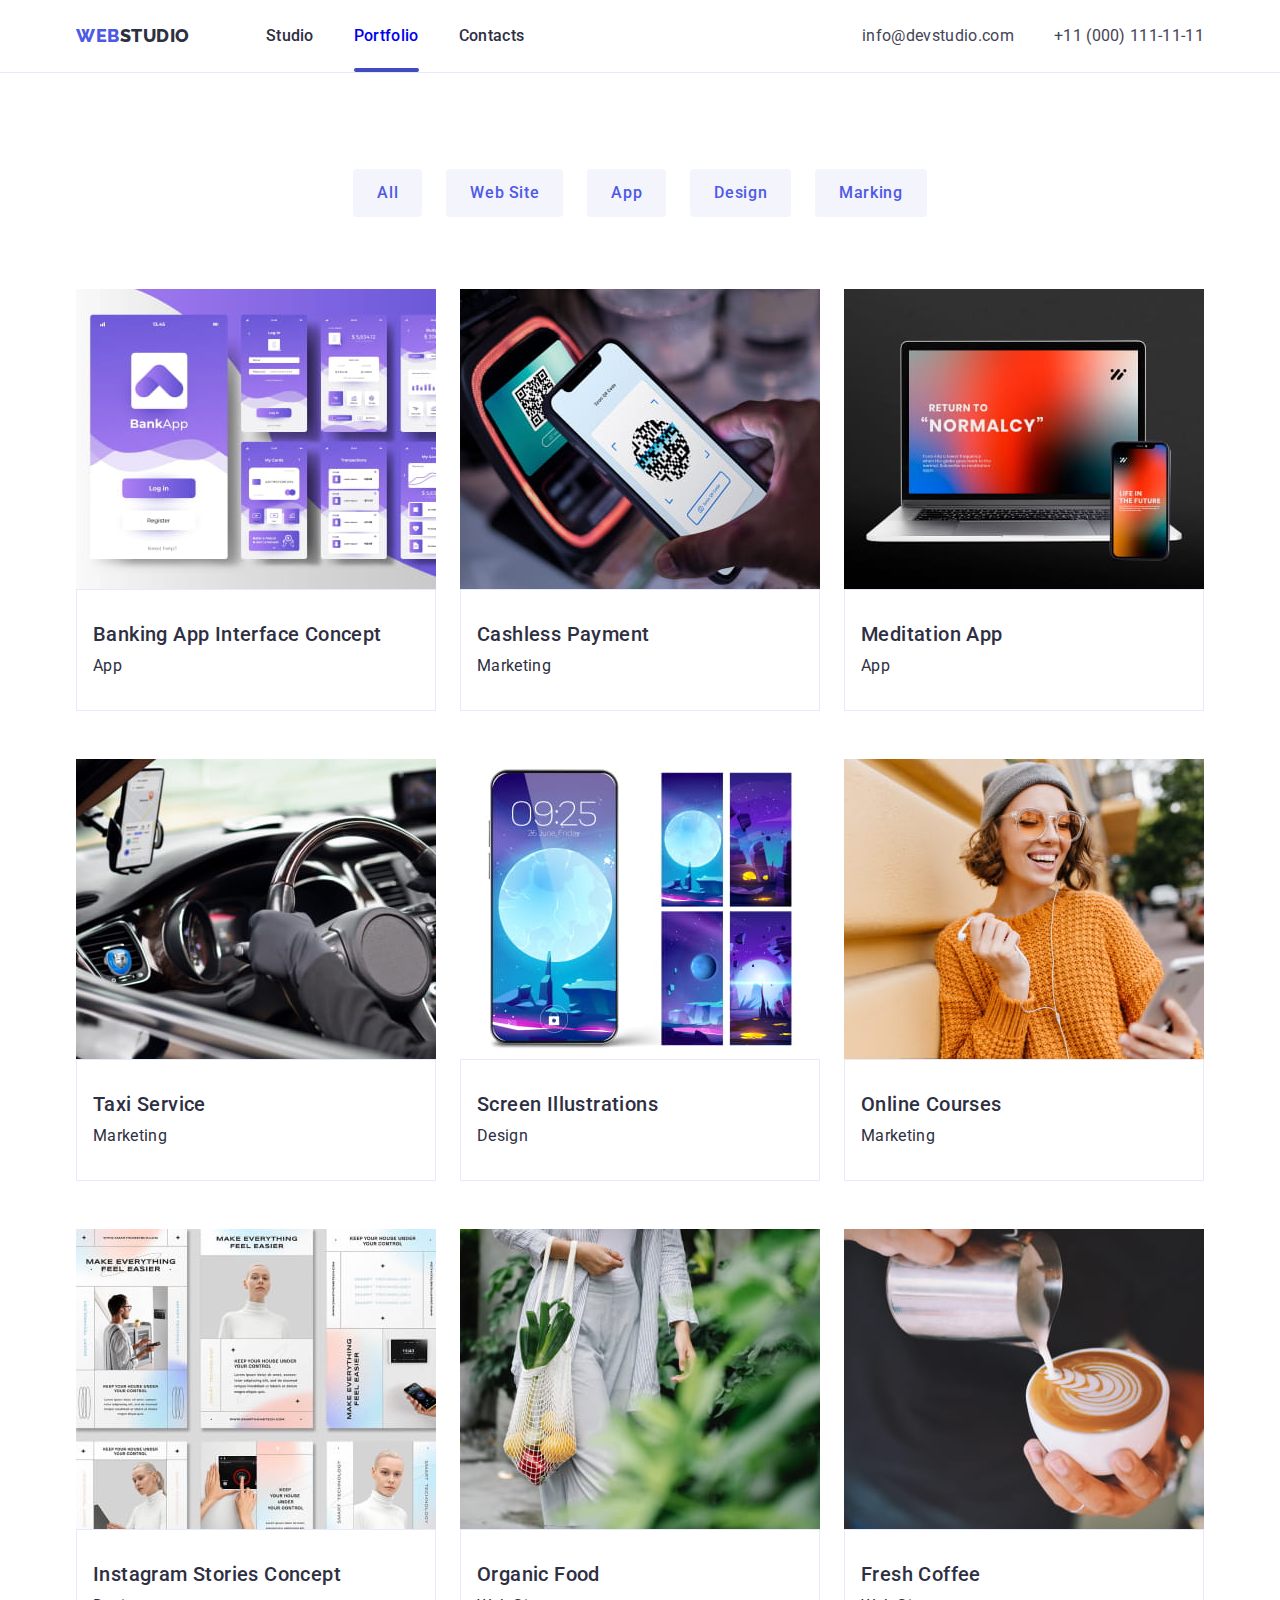
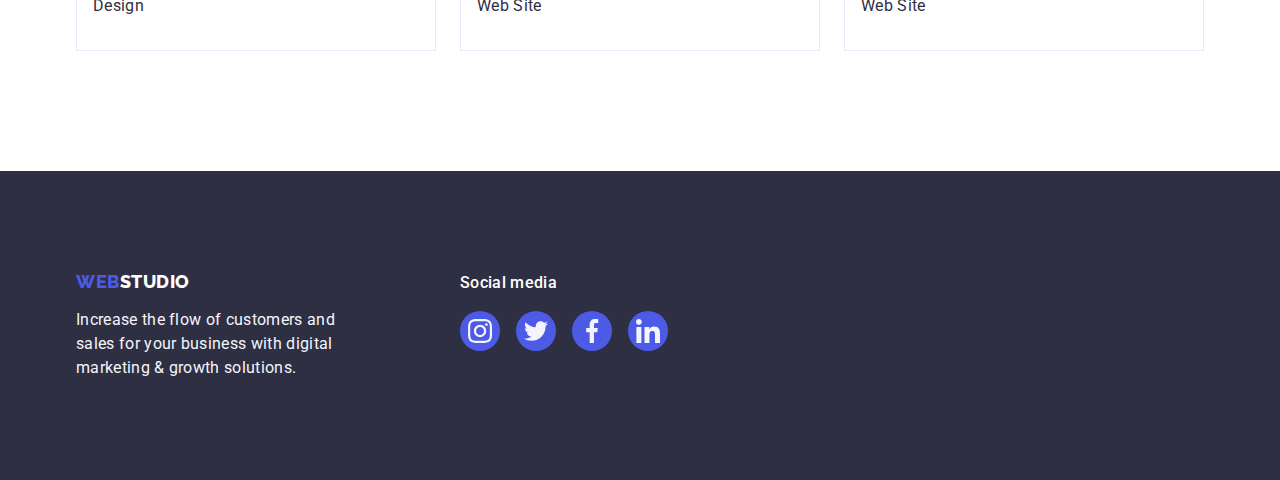
==== portfolio.html @ 067d9eaf "Initial commit" ====
<!DOCTYPE html>
<html lang="en">
  <head>
    <meta charset="UTF-8" />
    <meta name="viewport" content="width=device-width, initial-scale=1.0" />
    <title>Document</title>
    <link
      href="
https://cdn.jsdelivr.net/npm/modern-normalize@2.0.0/modern-normalize.min.css
"
      rel="stylesheet"
    />
    <link
      href="https://fonts.googleapis.com/css2?family=Raleway:wght@800&family=Roboto:wght@400;500;700;900&display=swap"
      rel="stylesheet"
    />
    <link href="css/styles.css" rel="stylesheet" />
  </head>
  <body>
    <header>
      <div class="container header-wrapper">
        <nav class="header-navigation">
          <a class="logo" href="./index.html"
            >WEB<span style="color: #2e2f42">STUDIO</span></a
          >
          <ul class="menu-link">
            <li><a class="menu-link-items" href="./index.html">Studio</a></li>
            <li>
              <a class="menu-link-items-current" href="./portfolio.html"
                >Portfolio</a
              >
            </li>
            <li><a class="menu-link-items" href="#">Contacts</a></li>
          </ul>
        </nav>
        <address>
          <ul class="address-link">
            <li>
              <a class="address-link-items" href="mailto:info@devstudio.com"
                >info@devstudio.com</a
              >
            </li>
            <li>
              <a class="address-link-items" href="tel:+110001111111"
                >+11 (000) 111-11-11</a
              >
            </li>
          </ul>
        </address>
      </div>
    </header>
    <main>
      <section class="section-portfolio-wrapper">
        <div class="container">
          <h1 class="heading-hidden"></h1>
          <ul class="button-container">
            <li><button class="button-portfolio" type="button">All</button></li>
            <li>
              <button class="button-portfolio" type="button">Web Site</button>
            </li>
            <li><button class="button-portfolio" type="button">App</button></li>
            <li>
              <button class="button-portfolio" type="button">Design</button>
            </li>
            <li>
              <button class="button-portfolio" type="button">Marking</button>
            </li>
          </ul>
          <ul class="portfolio-image">
            <li>
              <div class="portfolio-image-wrapper">
                <img
                  src="images/portfolio/img1.jpg"
                  alt="several screenshots showing the appearance of the application"
                  width="360"
                  height="300"
                />
                <div class="portfolio-card-description">
                  14 Stylish and User-Friendly App Design Concepts · Task
                  Manager App · Calorie Tracker App · Exotic Fruit Ecommerce App
                  · Cloud Storage App
                </div>
              </div>
              <div class="portfolio-image-card">
                <h2 class="main-portfolio-text">
                  Banking App Interface Concept
                </h2>
                <p class="main-portfolio-text-secondary">App</p>
              </div>
            </li>
            <li class="portfolio-image-items">
              <div class="portfolio-image-wrapper">
                <img
                  src="images/portfolio/img2.jpg"
                  alt="cashless phone payment"
                  width="360"
                  height="300"
                />
                <div class="portfolio-card-description">
                  14 Stylish and User-Friendly App Design Concepts · Task
                  Manager App · Calorie Tracker App · Exotic Fruit Ecommerce App
                  · Cloud Storage App
                </div>
              </div>
              <div class="portfolio-image-card">
                <h2 class="main-portfolio-text">Cashless Payment</h2>
                <p class="main-portfolio-text-secondary">Marketing</p>
              </div>
            </li>
            <li class="portfolio-image-items">
              <div class="portfolio-image-wrapper">
                <img
                  src="images/portfolio/img3.jpg"
                  alt="laptop screen and phone screen showing meditation application"
                  width="360"
                  height="300"
                />
                <div class="portfolio-card-description">
                  14 Stylish and User-Friendly App Design Concepts · Task
                  Manager App · Calorie Tracker App · Exotic Fruit Ecommerce App
                  · Cloud Storage App
                </div>
              </div>
              <div class="portfolio-image-card">
                <h2 class="main-portfolio-text">Meditation App</h2>
                <p class="main-portfolio-text-secondary">App</p>
              </div>
            </li>
            <li class="portfolio-image-items">
              <div class="portfolio-image-wrapper">
                <img
                  src="images/portfolio/img4.jpg"
                  alt="driver's hand on the steering wheel and phone running taxi app"
                  width="360"
                  height="300"
                />
                <div class="portfolio-card-description">
                  14 Stylish and User-Friendly App Design Concepts · Task
                  Manager App · Calorie Tracker App · Exotic Fruit Ecommerce App
                  · Cloud Storage App
                </div>
              </div>
              <div class="portfolio-image-card">
                <h2 class="main-portfolio-text">Taxi Service</h2>
                <p class="main-portfolio-text-secondary">Marketing</p>
              </div>
            </li>
            <li class="portfolio-image-items">
              <div class="portfolio-image-wrapper">
                <img
                  src="images/portfolio/img5.jpg"
                  alt="a phone with an illustration of the moon and next to it some pictures referring to the screen illustration"
                  width="360"
                  height="300"
                />
                <div class="portfolio-card-description">
                  14 Stylish and User-Friendly App Design Concepts · Task
                  Manager App · Calorie Tracker App · Exotic Fruit Ecommerce App
                  · Cloud Storage App
                </div>
              </div>
              <div class="portfolio-image-card">
                <h2 class="main-portfolio-text">Screen Illustrations</h2>
                <p class="main-portfolio-text-secondary">Design</p>
              </div>
            </li>
            <li class="portfolio-image-items">
              <div class="portfolio-image-wrapper">
                <img
                  src="images/portfolio/img6.jpg"
                  alt="happy girl using headphones looking at phone screen"
                  width="360"
                  height="300"
                />
                <div class="portfolio-card-description">
                  14 Stylish and User-Friendly App Design Concepts · Task
                  Manager App · Calorie Tracker App · Exotic Fruit Ecommerce App
                  · Cloud Storage App
                </div>
              </div>
              <div class="portfolio-image-card">
                <h2 class="main-portfolio-text">Online Courses</h2>
                <p class="main-portfolio-text-secondary">Marketing</p>
              </div>
            </li>
            <li class="portfolio-image-items">
              <div class="portfolio-image-wrapper">
                <img
                  src="images/portfolio/img7.jpg"
                  alt="several pages of stories on instagram"
                  width="360"
                  height="300"
                />
                <div class="portfolio-card-description">
                  14 Stylish and User-Friendly App Design Concepts · Task
                  Manager App · Calorie Tracker App · Exotic Fruit Ecommerce App
                  · Cloud Storage App
                </div>
              </div>
              <div class="portfolio-image-card">
                <h2 class="main-portfolio-text">Instagram Stories Concept</h2>
                <p class="main-portfolio-text-secondary">Design</p>
              </div>
            </li>
            <li class="portfolio-image-items">
              <div class="portfolio-image-wrapper">
                <img
                  src="images/portfolio/img8.jpg"
                  alt="woman carrying a bag of vegetables"
                  width="360"
                  height="300"
                />
                <div class="portfolio-card-description">
                  14 Stylish and User-Friendly App Design Concepts · Task
                  Manager App · Calorie Tracker App · Exotic Fruit Ecommerce App
                  · Cloud Storage App
                </div>
              </div>
              <div class="portfolio-image-card">
                <h2 class="main-portfolio-text">Organic Food</h2>
                <p class="main-portfolio-text-secondary">Web Site</p>
              </div>
            </li>
            <li class="portfolio-image-items">
              <div class="portfolio-image-wrapper">
                <img
                  src="images/portfolio/img9.jpg"
                  alt="man's hands creating a pattern of milk on coffee"
                  width="360"
                  height="300"
                />
                <div class="portfolio-card-description">
                  14 Stylish and User-Friendly App Design Concepts · Task
                  Manager App · Calorie Tracker App · Exotic Fruit Ecommerce App
                  · Cloud Storage App
                </div>
              </div>
              <div class="portfolio-image-card">
                <h2 class="main-portfolio-text">Fresh Coffee</h2>
                <p class="main-portfolio-text-secondary">Web Site</p>
              </div>
            </li>
          </ul>
        </div>
      </section>
    </main>
    <footer class="footer-wrapper">
      <div class="container footer-adjust">
        <div>
          <a class="logo-footer" href="./index.html"
            >WEB<span style="color: #fff">STUDIO</span></a
          >
          <p class="footer-text">
            Increase the flow of customers and sales for your business with
            digital marketing & growth solutions.
          </p>
        </div>
        <div class="footer-media">
          <h3 class="footer-media-text">Social media</h3>
          <ul class="footer-media-icons">
            <li>
              <a class="icon-media-round-footer" href="#0"
                ><svg class="footer-media-items">
                  <use href="./images/icons.svg#icon-instagram-2"></use></svg
              ></a>
            </li>
            <li>
              <a class="icon-media-round-footer" href="#0">
                <svg class="footer-media-items">
                  <use href="./images/icons.svg#icon-twitter-1"></use>
                </svg>
              </a>
            </li>
            <li>
              <a class="icon-media-round-footer" href="#0">
                <svg class="footer-media-items">
                  <use href="./images/icons.svg#icon-facebook-1"></use>
                </svg>
              </a>
            </li>
            <li>
              <a class="icon-media-round-footer" href="#0">
                <svg class="footer-media-items">
                  <use href="./images/icons.svg#icon-linkedin-1"></use>
                </svg>
              </a>
            </li>
          </ul>
        </div>
      </div>
    </footer>
  </body>
</html>
---- css/styles.css ----
items* {
  padding: 0;
  margin: 0;
}

h1,
h2,
h3,
h4,
h5,
h6,
p {
  margin: 0;
}

img {
  display: block;
  max-width: 100%;
  height: auto;
}

button {
  cursor: pointer;
  border: none;
  border-radius: 4px;
  transition: 250ms;
  transition-timing-function: var(--tr-function);
}

ul,
ol {
  list-style: none;
  margin: 0;
  padding-left: 0;
}
a {
  text-decoration: none;
  transition: 250ms;
  transition-timing-function: var(--tr-function);
}

a:hover {
  color: var(--pressed-state, #404bbf);
}

a:focus {
  color: var(--pressed-state, #404bbf);
}

:root {
  --primary-brand: #4d5ae5;
  --pressed-state: #404bbf;
  --dark: #2e2f42;
  --success: #31d0aa;
  --text: #434455;
  --subtle-text: #8e8f99;
  --accent: #e7e9fc;
  --light: #f4f4fd;
  --modal-overlay: #2e2f42;
  --hero-background: rgba(46, 47, 66, 0.7);
  --white-background: #fff;
  --modal-background: #fcfcfc;
  --tr-function: cubic-bezier(0.4, 0, 0.2, 1);
}

.container {
  max-width: 1158px;
  margin: 0 auto;
  padding: 0 15px;
}

header {
  border-bottom: 1px solid #e7e9fc;
}

address {
  margin-left: auto;
}

.header-wrapper {
  display: flex;
  align-items: center;
}

.header-wrapper > .header-navigation {
  display: flex;
  align-items: center;
}

body {
  font-family: "Roboto", sans-serif;
  color: var(--dark, #2e2f42);
  background-color: var(--white-background, #fff);
}

.link {
  cursor: pointer;
  transition: 250ms;
  transition-timing-function: var(--tr-function);
}

ul {
  list-style: none;
}

.main-order-service {
  background-image: linear-gradient(
      var(--hero-background, rgba(46, 47, 66, 0.7)),
      var(--hero-background, rgba(46, 47, 66, 0.7))
    ),
    url(../images/people-office.jpg);
  background-color: var(--dark, #2e2f42);
  background-size: cover;
  background-repeat: no-repeat;
  text-align: center;
  padding: 188px 0;
  max-width: 1440px;
  height: 600px;
  margin: 0 auto;
}

.main-order-service-text {
  color: var(--white-background, #fff);
  font-size: 56px;
  font-weight: 700;
  line-height: 1.07;
  letter-spacing: 1.12px;
  max-width: 496px;
  text-align: center;
  margin: 0 auto;
  margin-bottom: 48px;
}

.button-main {
  display: block;
  margin: 0 auto;
  min-width: 169px;
  height: 56px;
  color: var(--white-background, #fff);
  background-color: var(--primary-brand, #4d5ae5);
  font-family: Roboto;
  font-size: 16px;
  font-weight: 500;
  line-height: 1.5;
  letter-spacing: 0.64px;
  padding: 16px 32px;
  transition: 250ms;
  transition-timing-function: var(--tr-function);
}

.button-main:hover,
.button-main:focus {
  background: var(--pressed-state, #404bbf);
}

.modal {
  position: fixed;
  top: 0;
  left: 0;
  width: 100%;
  height: 100%;
  background-color: rgba(46, 47, 66, 0.4);
  pointer-events: all;
  visibility: visible;
  transition: opacity 250ms;
}

.modal-body {
  position: relative;
  max-width: 408px;
  min-height: 584px;
  margin: auto;
  background-color: var(--modal-background);
  border-radius: 4px;
  box-shadow: 0px 2px 1px 0px rgba(0, 0, 0, 0.2),
    0px 1px 3px 0px rgba(0, 0, 0, 0.12), 0px 1px 1px 0px rgba(0, 0, 0, 0.14);
}

.modal-close {
  position: absolute;
  inset: 24px 24px auto auto;
  width: 24px;
  height: 24px;
  border-radius: 50%;
  fill: var(--accent);
  stroke-width: 1px;
  stroke: rgba(0, 0, 0, 0.1);
  display: flex;
  justify-content: center;
  align-items: center;
}

.modal-close-icon-items {
  height: 8px;
  width: 8px;
  fill: var(--modal-overlay);
}

.is-hidden {
  opacity: 0;
  pointer-events: none;
  visibility: hidden;
}

nav {
  color: var(--dark, #2e2f42);
  font-size: 16px;
  font-weight: 500;
  line-height: 1.5;
  letter-spacing: 0.32px;
}

.menu-link {
  display: flex;
  gap: 40px;
  padding: 24px 0;
}

.menu-link-items {
  color: var(--dark, #2e2f42);
  font-family: Roboto;
  font-size: 16px;
  font-weight: 500;
  line-height: 1.5;
  letter-spacing: 0.32px;
}

.menu-link > li {
  position: relative;
}

.menu-link-items-current::after {
  content: "";
  background-color: var(--pressed-state);
  height: 4px;
  width: 100%;
  bottom: -24px;
  left: 0px;
  border-radius: 2px;
  position: absolute;
}

.address-link {
  display: flex;
  gap: 40px;
  align-items: center;
  padding: 24px 0;
  margin-left: auto;
}

.address-link-items {
  color: var(--text, #434455);
  font-family: Roboto;
  font-size: 16px;
  font-style: normal;
  font-weight: 400;
  line-height: 1.5;
  letter-spacing: 0.32px;
}

.heading-hidden {
  visibility: hidden;
}

.main-content {
  padding: 120px 0;
}

.main-content-values {
  display: flex;
  justify-content: space-between;
  gap: 24px;
}

.main-content-icons {
  height: 112px;
  border-radius: 4px;
  background-color: var(--light, #f4f4fd);
  display: flex;
  justify-content: center;
  align-items: center;
}

.main-content-icons-items {
  width: 64px;
  height: 64px;
}

.main-content-images {
  display: flex;
  justify-content: space-between;
  gap: 24px;
  margin: 0;
  width: calc(100% - 3 * 24px) / 3;
}

.main-content-list {
  color: var(--dark, #2e2f42);
  font-size: 20px;
  font-weight: 500;
  line-height: 1.2;
  letter-spacing: 0.4px;
  margin-bottom: 8px;
  margin-top: 8px;
}

.main-content-items {
  color: var(--text, #434455);
  font-size: 16px;
  line-height: 1.5;
  letter-spacing: 0.32px;
}

.main-content-photos {
  padding-bottom: 120px;
}

.main-team {
  background: var(--light, #f4f4fd);
}

.main-team-card {
  display: flex;
  gap: 24px;
}

.main-team-card img {
  vertical-align: bottom;
}

.main-team-card-items {
  width: 100%;
  padding: 32px 16px;
  border-radius: 0px 0px 4px 4px;
  background: var(--white-background, #fff);
  box-shadow: 0px 2px 1px 0px rgba(46, 47, 66, 0.08),
    0px 1px 1px 0px rgba(46, 47, 66, 0.16),
    0px 1px 6px 0px rgba(46, 47, 66, 0.08);
}

.main-team-names {
  color: var(--dark, #2e2f42);
  text-align: center;
  margin-bottom: 8px;
  font-size: 20px;
  font-weight: 500;
  line-height: 1.2;
  letter-spacing: 0.4px;
}

.main-team-names-description {
  color: var(--text, #434455);
  text-align: center;
  font-size: 16px;
  line-height: 1.5;
  letter-spacing: 0.32px;
  margin-bottom: 8px;
}

.main-team-media-items {
  width: 16px;
  height: 16px;
}

.main-team-media-items:hover {
  background-color: var(--pressed-state, #404bbf);
}

.icon-media-round {
  cursor: pointer;
  width: 40px;
  height: 40px;
  border-radius: 50%;
  padding: 12px;
  background-color: var(--primary-brand, #4d5ae5);
  transition: 250ms;
  transition-timing-function: var(--tr-function);
  display: flex;
  align-items: center;
  justify-content: center;
}

.icon-media-round:hover,
.icon-media-round:focus {
  background-color: var(--pressed-state, #404bbf);
}

.main-team-media {
  display: flex;
  gap: 24px;
}

.portfolio-image {
  display: flex;
  flex-wrap: wrap;
  padding: 0;
  margin: 0;
  row-gap: 48px;
  column-gap: 24px;
}

.portfolio-image-wrapper {
  position: relative;
  overflow: hidden;
}

.portfolio-image-wrapper:hover {
  box-shadow: 0px 2px 1px 0px rgba(46, 47, 66, 0.08),
    0px 1px 1px 0px rgba(46, 47, 66, 0.16),
    0px 1px 6px 0px rgba(46, 47, 66, 0.08);
}

.portfolio-image-wrapper:hover .portfolio-card-description {
  translate: 0;
}

.portfolio-card-description {
  color: var(--light);
  font-family: Roboto;
  font-size: 16px;
  line-height: 150%;
  letter-spacing: 0.32px;
  padding-top: 40px;
  padding-left: 32px;
  padding-right: 32px;
  position: absolute;
  inset: 0;
  background-color: var(--primary-brand);
  color: #fff;
  translate: 0 100% 0;
  transition: translate 250ms;
}

.portfolio-image-card {
  border: 1px solid #e7e9fc;
  padding: 32px 16px 32px 16px;
  transition: 250ms;
  transition-timing-function: var(--tr-function);
}

.portfolio-image-card:hover,
.portfolio-image-card:focus {
  box-shadow: 0px 2px 1px 0px rgba(46, 47, 66, 0.08),
    0px 1px 1px 0px rgba(46, 47, 66, 0.16),
    0px 1px 6px 0px rgba(46, 47, 66, 0.08);
}

.main-portfolio-text {
  font-size: 20px;
  font-weight: 500;
  line-height: 1.2;
  letter-spacing: 0.4px;
  margin-bottom: 8px;
}

.main-portfolio-text-secondary {
  font-size: 16px;
  line-height: 1.5;
  letter-spacing: 0.32px;
  margin-top: 8px;
}

.logo {
  color: var(--primary-brand, #4d5ae5);
  font-family: Raleway;
  font-size: 18px;
  font-weight: 800;
  line-height: 1.17;
  letter-spacing: 0.54px;
  text-transform: uppercase;
  margin-right: 76px;
}

.heading {
  color: var(--dark, #2e2f42);
  text-align: center;
  font-size: 36px;
  font-weight: 700;
  line-height: 1.11;
  letter-spacing: 0.72px;
  text-transform: capitalize;
  margin-bottom: 72px;
}

.section-portfolio-wrapper {
  padding: 96px 0 120px 0;
}

.button-container {
  display: flex;
  justify-content: center;
  gap: 24px;
  margin-bottom: 72px;
}

.button-portfolio {
  background: var(--light, #f4f4fd);
  color: var(--primary-brand, #4d5ae5);
  text-align: center;
  padding: 12px 24px 12px 24px;
  font-size: 16px;
  font-family: Roboto;
  font-weight: 500;
  line-height: 1.5;
  letter-spacing: 0.64px;
  border: none;
  transition: 250ms;
  transition-timing-function: var(--tr-function);
}

.button-portfolio:hover,
.button-portfolio:focus {
  background: var(--pressed-state, #404bbf);
  color: var(--white-background, #fff);
  box-shadow: 0px 2px 2px 0px rgba(0, 0, 0, 0.12),
    0px 2px 1px 0px rgba(0, 0, 0, 0.08), 0px 3px 1px 0px rgba(0, 0, 0, 0.1);
}

.customers-list {
  display: flex;
  column-gap: 24px;
}

.customers-items {
  cursor: pointer;
  fill: var(--subtle-text, #8e8f99);
  width: 168px;
  height: 88px;
  border-radius: 4px;
  border: 1px solid var(--subtle-text, #8e8f99);
  transition: 250ms;
  transition-timing-function: var(--tr-function);
}

.customers-items:hover,
.customers-items:focus {
  fill: var(--pressed-state, #404bbf);
  border: 1px solid var(--pressed-state, #404bbf);
}

.footer-wrapper {
  background-color: var(--dark, #2e2f42);
  padding: 100px 0;
}

.footer-adjust {
  display: flex;
  gap: 120px;
}

.footer-text {
  display: block;
  width: 264px;
  font-family: Roboto;
  color: var(--light, #f4f4fd);
  font-size: 16px;
  line-height: 1.5;
  letter-spacing: 0.32px;
}

.footer-media {
  display: block;
}

.footer-media-items {
  width: 24px;
  height: 24px;
  transition: 250ms;
  transition-timing-function: var(--tr-function);
}

.footer-media-items:hover,
.footer-media-items:focus {
  background-color: var(--success, #31d0aa);
}

.footer-media-icons {
  display: flex;
  gap: 16px;
}

.icon-media-round-footer {
  cursor: pointer;
  width: 40px;
  height: 40px;
  border-radius: 50%;
  background-color: var(--primary-brand, #4d5ae5);
  transition: 250ms;
  transition-timing-function: var(--tr-function);
  display: flex;
  align-items: center;
  justify-content: center;
}

.icon-media-round-footer:hover,
.icon-media-round-footer:focus {
  background-color: var(--success, #31d0aa);
}

.footer-media-text {
  color: var(--white-background, #fff);
  font-family: Roboto;
  font-size: 16px;
  font-weight: 500;
  line-height: 150%;
  letter-spacing: 0.32px;
  margin-bottom: 16px;
}

.logo-footer {
  color: var(--primary-brand, #4d5ae5);
  font-family: Raleway;
  font-size: 18px;
  font-weight: 800;
  line-height: 1.17;
  letter-spacing: 0.54px;
  text-transform: uppercase;
  display: inline-block;
  margin-bottom: 16px;
}
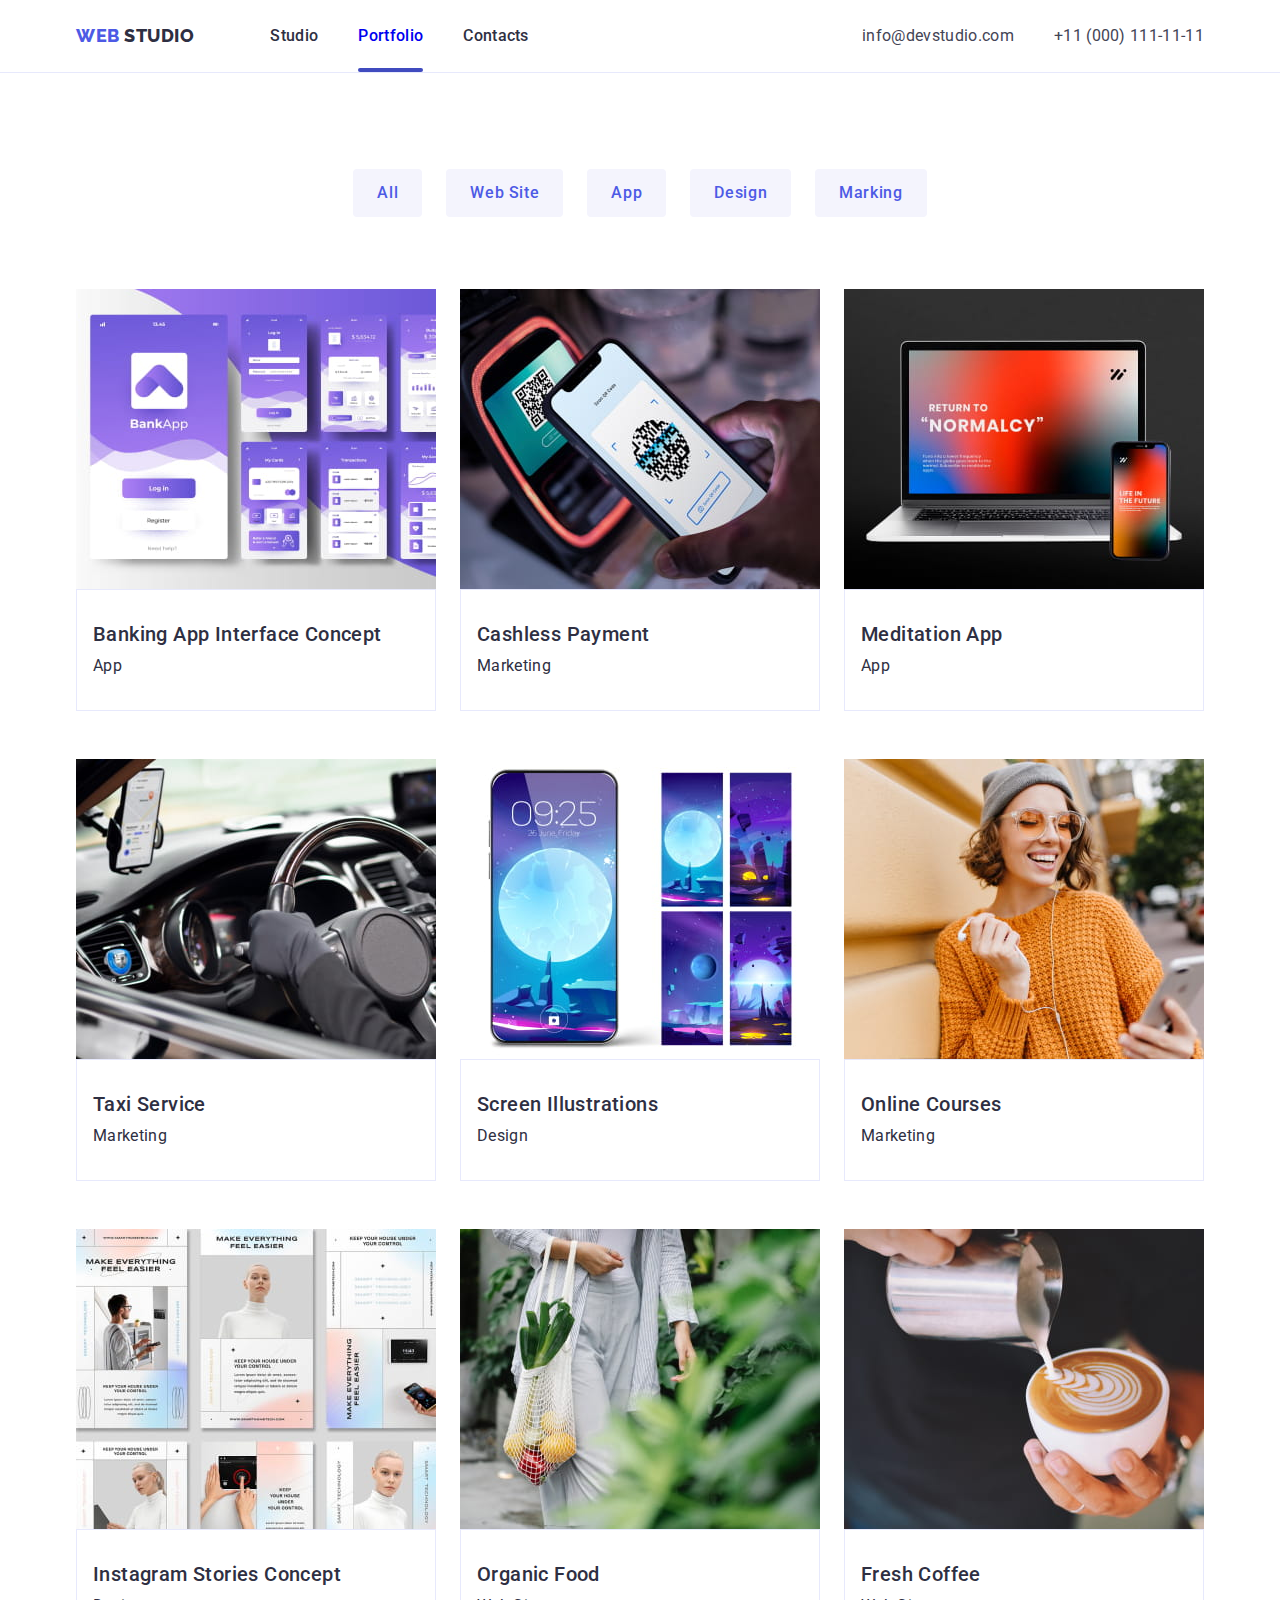
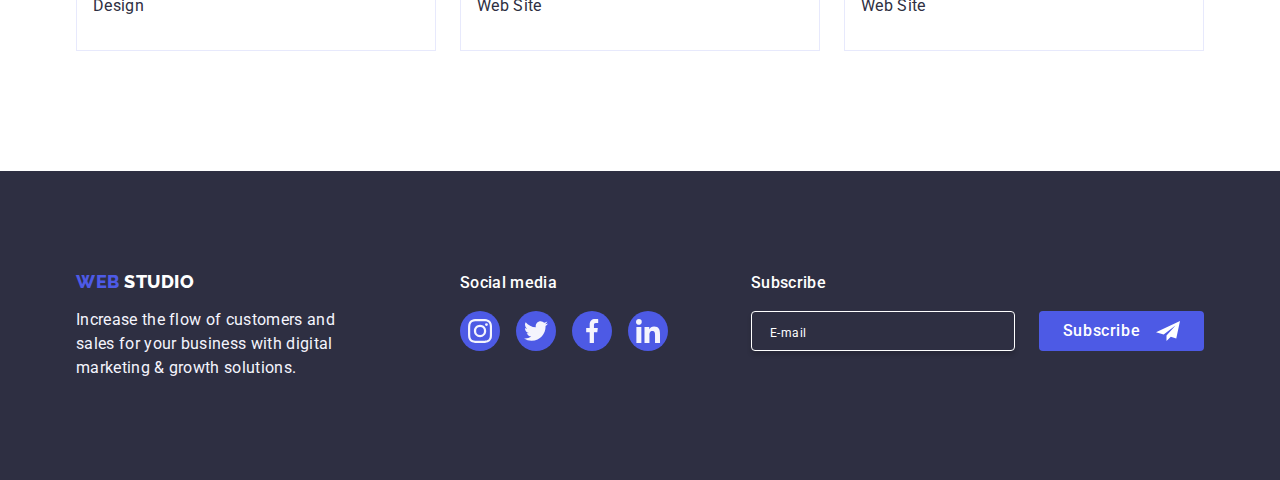
==== commit 884bfcc2: "form" ====
--- a/portfolio.html
+++ b/portfolio.html
@@ -1,293 +1,290 @@
 <!DOCTYPE html>
 <html lang="en">
-  <head>
-    <meta charset="UTF-8" />
-    <meta name="viewport" content="width=device-width, initial-scale=1.0" />
-    <title>Document</title>
-    <link
-      href="
+	<head>
+		<meta charset="UTF-8" />
+		<meta name="viewport" content="width=device-width, initial-scale=1.0" />
+		<title>Document</title>
+		<link
+			href="
 https://cdn.jsdelivr.net/npm/modern-normalize@2.0.0/modern-normalize.min.css
 "
-      rel="stylesheet"
-    />
-    <link
-      href="https://fonts.googleapis.com/css2?family=Raleway:wght@800&family=Roboto:wght@400;500;700;900&display=swap"
-      rel="stylesheet"
-    />
-    <link href="css/styles.css" rel="stylesheet" />
-  </head>
-  <body>
-    <header>
-      <div class="container header-wrapper">
-        <nav class="header-navigation">
-          <a class="logo" href="./index.html"
-            >WEB<span style="color: #2e2f42">STUDIO</span></a
-          >
-          <ul class="menu-link">
-            <li><a class="menu-link-items" href="./index.html">Studio</a></li>
-            <li>
-              <a class="menu-link-items-current" href="./portfolio.html"
-                >Portfolio</a
-              >
-            </li>
-            <li><a class="menu-link-items" href="#">Contacts</a></li>
-          </ul>
-        </nav>
-        <address>
-          <ul class="address-link">
-            <li>
-              <a class="address-link-items" href="mailto:info@devstudio.com"
-                >info@devstudio.com</a
-              >
-            </li>
-            <li>
-              <a class="address-link-items" href="tel:+110001111111"
-                >+11 (000) 111-11-11</a
-              >
-            </li>
-          </ul>
-        </address>
-      </div>
-    </header>
-    <main>
-      <section class="section-portfolio-wrapper">
-        <div class="container">
-          <h1 class="heading-hidden"></h1>
-          <ul class="button-container">
-            <li><button class="button-portfolio" type="button">All</button></li>
-            <li>
-              <button class="button-portfolio" type="button">Web Site</button>
-            </li>
-            <li><button class="button-portfolio" type="button">App</button></li>
-            <li>
-              <button class="button-portfolio" type="button">Design</button>
-            </li>
-            <li>
-              <button class="button-portfolio" type="button">Marking</button>
-            </li>
-          </ul>
-          <ul class="portfolio-image">
-            <li>
-              <div class="portfolio-image-wrapper">
-                <img
-                  src="images/portfolio/img1.jpg"
-                  alt="several screenshots showing the appearance of the application"
-                  width="360"
-                  height="300"
-                />
-                <div class="portfolio-card-description">
-                  14 Stylish and User-Friendly App Design Concepts · Task
-                  Manager App · Calorie Tracker App · Exotic Fruit Ecommerce App
-                  · Cloud Storage App
-                </div>
-              </div>
-              <div class="portfolio-image-card">
-                <h2 class="main-portfolio-text">
-                  Banking App Interface Concept
-                </h2>
-                <p class="main-portfolio-text-secondary">App</p>
-              </div>
-            </li>
-            <li class="portfolio-image-items">
-              <div class="portfolio-image-wrapper">
-                <img
-                  src="images/portfolio/img2.jpg"
-                  alt="cashless phone payment"
-                  width="360"
-                  height="300"
-                />
-                <div class="portfolio-card-description">
-                  14 Stylish and User-Friendly App Design Concepts · Task
-                  Manager App · Calorie Tracker App · Exotic Fruit Ecommerce App
-                  · Cloud Storage App
-                </div>
-              </div>
-              <div class="portfolio-image-card">
-                <h2 class="main-portfolio-text">Cashless Payment</h2>
-                <p class="main-portfolio-text-secondary">Marketing</p>
-              </div>
-            </li>
-            <li class="portfolio-image-items">
-              <div class="portfolio-image-wrapper">
-                <img
-                  src="images/portfolio/img3.jpg"
-                  alt="laptop screen and phone screen showing meditation application"
-                  width="360"
-                  height="300"
-                />
-                <div class="portfolio-card-description">
-                  14 Stylish and User-Friendly App Design Concepts · Task
-                  Manager App · Calorie Tracker App · Exotic Fruit Ecommerce App
-                  · Cloud Storage App
-                </div>
-              </div>
-              <div class="portfolio-image-card">
-                <h2 class="main-portfolio-text">Meditation App</h2>
-                <p class="main-portfolio-text-secondary">App</p>
-              </div>
-            </li>
-            <li class="portfolio-image-items">
-              <div class="portfolio-image-wrapper">
-                <img
-                  src="images/portfolio/img4.jpg"
-                  alt="driver's hand on the steering wheel and phone running taxi app"
-                  width="360"
-                  height="300"
-                />
-                <div class="portfolio-card-description">
-                  14 Stylish and User-Friendly App Design Concepts · Task
-                  Manager App · Calorie Tracker App · Exotic Fruit Ecommerce App
-                  · Cloud Storage App
-                </div>
-              </div>
-              <div class="portfolio-image-card">
-                <h2 class="main-portfolio-text">Taxi Service</h2>
-                <p class="main-portfolio-text-secondary">Marketing</p>
-              </div>
-            </li>
-            <li class="portfolio-image-items">
-              <div class="portfolio-image-wrapper">
-                <img
-                  src="images/portfolio/img5.jpg"
-                  alt="a phone with an illustration of the moon and next to it some pictures referring to the screen illustration"
-                  width="360"
-                  height="300"
-                />
-                <div class="portfolio-card-description">
-                  14 Stylish and User-Friendly App Design Concepts · Task
-                  Manager App · Calorie Tracker App · Exotic Fruit Ecommerce App
-                  · Cloud Storage App
-                </div>
-              </div>
-              <div class="portfolio-image-card">
-                <h2 class="main-portfolio-text">Screen Illustrations</h2>
-                <p class="main-portfolio-text-secondary">Design</p>
-              </div>
-            </li>
-            <li class="portfolio-image-items">
-              <div class="portfolio-image-wrapper">
-                <img
-                  src="images/portfolio/img6.jpg"
-                  alt="happy girl using headphones looking at phone screen"
-                  width="360"
-                  height="300"
-                />
-                <div class="portfolio-card-description">
-                  14 Stylish and User-Friendly App Design Concepts · Task
-                  Manager App · Calorie Tracker App · Exotic Fruit Ecommerce App
-                  · Cloud Storage App
-                </div>
-              </div>
-              <div class="portfolio-image-card">
-                <h2 class="main-portfolio-text">Online Courses</h2>
-                <p class="main-portfolio-text-secondary">Marketing</p>
-              </div>
-            </li>
-            <li class="portfolio-image-items">
-              <div class="portfolio-image-wrapper">
-                <img
-                  src="images/portfolio/img7.jpg"
-                  alt="several pages of stories on instagram"
-                  width="360"
-                  height="300"
-                />
-                <div class="portfolio-card-description">
-                  14 Stylish and User-Friendly App Design Concepts · Task
-                  Manager App · Calorie Tracker App · Exotic Fruit Ecommerce App
-                  · Cloud Storage App
-                </div>
-              </div>
-              <div class="portfolio-image-card">
-                <h2 class="main-portfolio-text">Instagram Stories Concept</h2>
-                <p class="main-portfolio-text-secondary">Design</p>
-              </div>
-            </li>
-            <li class="portfolio-image-items">
-              <div class="portfolio-image-wrapper">
-                <img
-                  src="images/portfolio/img8.jpg"
-                  alt="woman carrying a bag of vegetables"
-                  width="360"
-                  height="300"
-                />
-                <div class="portfolio-card-description">
-                  14 Stylish and User-Friendly App Design Concepts · Task
-                  Manager App · Calorie Tracker App · Exotic Fruit Ecommerce App
-                  · Cloud Storage App
-                </div>
-              </div>
-              <div class="portfolio-image-card">
-                <h2 class="main-portfolio-text">Organic Food</h2>
-                <p class="main-portfolio-text-secondary">Web Site</p>
-              </div>
-            </li>
-            <li class="portfolio-image-items">
-              <div class="portfolio-image-wrapper">
-                <img
-                  src="images/portfolio/img9.jpg"
-                  alt="man's hands creating a pattern of milk on coffee"
-                  width="360"
-                  height="300"
-                />
-                <div class="portfolio-card-description">
-                  14 Stylish and User-Friendly App Design Concepts · Task
-                  Manager App · Calorie Tracker App · Exotic Fruit Ecommerce App
-                  · Cloud Storage App
-                </div>
-              </div>
-              <div class="portfolio-image-card">
-                <h2 class="main-portfolio-text">Fresh Coffee</h2>
-                <p class="main-portfolio-text-secondary">Web Site</p>
-              </div>
-            </li>
-          </ul>
-        </div>
-      </section>
-    </main>
-    <footer class="footer-wrapper">
-      <div class="container footer-adjust">
-        <div>
-          <a class="logo-footer" href="./index.html"
-            >WEB<span style="color: #fff">STUDIO</span></a
-          >
-          <p class="footer-text">
-            Increase the flow of customers and sales for your business with
-            digital marketing & growth solutions.
-          </p>
-        </div>
-        <div class="footer-media">
-          <h3 class="footer-media-text">Social media</h3>
-          <ul class="footer-media-icons">
-            <li>
-              <a class="icon-media-round-footer" href="#0"
-                ><svg class="footer-media-items">
-                  <use href="./images/icons.svg#icon-instagram-2"></use></svg
-              ></a>
-            </li>
-            <li>
-              <a class="icon-media-round-footer" href="#0">
-                <svg class="footer-media-items">
-                  <use href="./images/icons.svg#icon-twitter-1"></use>
-                </svg>
-              </a>
-            </li>
-            <li>
-              <a class="icon-media-round-footer" href="#0">
-                <svg class="footer-media-items">
-                  <use href="./images/icons.svg#icon-facebook-1"></use>
-                </svg>
-              </a>
-            </li>
-            <li>
-              <a class="icon-media-round-footer" href="#0">
-                <svg class="footer-media-items">
-                  <use href="./images/icons.svg#icon-linkedin-1"></use>
-                </svg>
-              </a>
-            </li>
-          </ul>
-        </div>
-      </div>
-    </footer>
-  </body>
+			rel="stylesheet"
+		/>
+		<link
+			href="https://fonts.googleapis.com/css2?family=Raleway:wght@800&family=Roboto:wght@400;500;700;900&display=swap"
+			rel="stylesheet"
+		/>
+		<link href="css/styles.css" rel="stylesheet" />
+	</head>
+	<body>
+		<header>
+			<div class="container header-wrapper">
+				<nav class="header-navigation">
+					<a class="logo" href="./index.html">
+						WEB
+						<span style="color: #2e2f42">STUDIO</span>
+					</a>
+					<ul class="menu-link">
+						<li><a class="menu-link-items" href="./index.html">Studio</a></li>
+						<li>
+							<a class="menu-link-items-current" href="./portfolio.html">Portfolio</a>
+						</li>
+						<li><a class="menu-link-items" href="#">Contacts</a></li>
+					</ul>
+				</nav>
+				<address>
+					<ul class="address-link">
+						<li>
+							<a class="address-link-items" href="mailto:info@devstudio.com">info@devstudio.com</a>
+						</li>
+						<li>
+							<a class="address-link-items" href="tel:+110001111111">+11 (000) 111-11-11</a>
+						</li>
+					</ul>
+				</address>
+			</div>
+		</header>
+		<main>
+			<section class="section-portfolio-wrapper">
+				<div class="container">
+					<h1 class="heading-hidden"></h1>
+					<ul class="button-container">
+						<li><button class="button-portfolio" type="button">All</button></li>
+						<li>
+							<button class="button-portfolio" type="button">Web Site</button>
+						</li>
+						<li><button class="button-portfolio" type="button">App</button></li>
+						<li>
+							<button class="button-portfolio" type="button">Design</button>
+						</li>
+						<li>
+							<button class="button-portfolio" type="button">Marking</button>
+						</li>
+					</ul>
+					<ul class="portfolio-image">
+						<li>
+							<div class="portfolio-image-wrapper">
+								<img
+									src="images/portfolio/img1.jpg"
+									alt="several screenshots showing the appearance of the application"
+									width="360"
+									height="300"
+								/>
+								<div class="portfolio-card-description">
+									14 Stylish and User-Friendly App Design Concepts · Task Manager App · Calorie Tracker App · Exotic
+									Fruit Ecommerce App · Cloud Storage App
+								</div>
+							</div>
+							<div class="portfolio-image-card">
+								<h2 class="main-portfolio-text">Banking App Interface Concept</h2>
+								<p class="main-portfolio-text-secondary">App</p>
+							</div>
+						</li>
+						<li class="portfolio-image-items">
+							<div class="portfolio-image-wrapper">
+								<img src="images/portfolio/img2.jpg" alt="cashless phone payment" width="360" height="300" />
+								<div class="portfolio-card-description">
+									14 Stylish and User-Friendly App Design Concepts · Task Manager App · Calorie Tracker App · Exotic
+									Fruit Ecommerce App · Cloud Storage App
+								</div>
+							</div>
+							<div class="portfolio-image-card">
+								<h2 class="main-portfolio-text">Cashless Payment</h2>
+								<p class="main-portfolio-text-secondary">Marketing</p>
+							</div>
+						</li>
+						<li class="portfolio-image-items">
+							<div class="portfolio-image-wrapper">
+								<img
+									src="images/portfolio/img3.jpg"
+									alt="laptop screen and phone screen showing meditation application"
+									width="360"
+									height="300"
+								/>
+								<div class="portfolio-card-description">
+									14 Stylish and User-Friendly App Design Concepts · Task Manager App · Calorie Tracker App · Exotic
+									Fruit Ecommerce App · Cloud Storage App
+								</div>
+							</div>
+							<div class="portfolio-image-card">
+								<h2 class="main-portfolio-text">Meditation App</h2>
+								<p class="main-portfolio-text-secondary">App</p>
+							</div>
+						</li>
+						<li class="portfolio-image-items">
+							<div class="portfolio-image-wrapper">
+								<img
+									src="images/portfolio/img4.jpg"
+									alt="driver's hand on the steering wheel and phone running taxi app"
+									width="360"
+									height="300"
+								/>
+								<div class="portfolio-card-description">
+									14 Stylish and User-Friendly App Design Concepts · Task Manager App · Calorie Tracker App · Exotic
+									Fruit Ecommerce App · Cloud Storage App
+								</div>
+							</div>
+							<div class="portfolio-image-card">
+								<h2 class="main-portfolio-text">Taxi Service</h2>
+								<p class="main-portfolio-text-secondary">Marketing</p>
+							</div>
+						</li>
+						<li class="portfolio-image-items">
+							<div class="portfolio-image-wrapper">
+								<img
+									src="images/portfolio/img5.jpg"
+									alt="a phone with an illustration of the moon and next to it some pictures referring to the screen illustration"
+									width="360"
+									height="300"
+								/>
+								<div class="portfolio-card-description">
+									14 Stylish and User-Friendly App Design Concepts · Task Manager App · Calorie Tracker App · Exotic
+									Fruit Ecommerce App · Cloud Storage App
+								</div>
+							</div>
+							<div class="portfolio-image-card">
+								<h2 class="main-portfolio-text">Screen Illustrations</h2>
+								<p class="main-portfolio-text-secondary">Design</p>
+							</div>
+						</li>
+						<li class="portfolio-image-items">
+							<div class="portfolio-image-wrapper">
+								<img
+									src="images/portfolio/img6.jpg"
+									alt="happy girl using headphones looking at phone screen"
+									width="360"
+									height="300"
+								/>
+								<div class="portfolio-card-description">
+									14 Stylish and User-Friendly App Design Concepts · Task Manager App · Calorie Tracker App · Exotic
+									Fruit Ecommerce App · Cloud Storage App
+								</div>
+							</div>
+							<div class="portfolio-image-card">
+								<h2 class="main-portfolio-text">Online Courses</h2>
+								<p class="main-portfolio-text-secondary">Marketing</p>
+							</div>
+						</li>
+						<li class="portfolio-image-items">
+							<div class="portfolio-image-wrapper">
+								<img
+									src="images/portfolio/img7.jpg"
+									alt="several pages of stories on instagram"
+									width="360"
+									height="300"
+								/>
+								<div class="portfolio-card-description">
+									14 Stylish and User-Friendly App Design Concepts · Task Manager App · Calorie Tracker App · Exotic
+									Fruit Ecommerce App · Cloud Storage App
+								</div>
+							</div>
+							<div class="portfolio-image-card">
+								<h2 class="main-portfolio-text">Instagram Stories Concept</h2>
+								<p class="main-portfolio-text-secondary">Design</p>
+							</div>
+						</li>
+						<li class="portfolio-image-items">
+							<div class="portfolio-image-wrapper">
+								<img
+									src="images/portfolio/img8.jpg"
+									alt="woman carrying a bag of vegetables"
+									width="360"
+									height="300"
+								/>
+								<div class="portfolio-card-description">
+									14 Stylish and User-Friendly App Design Concepts · Task Manager App · Calorie Tracker App · Exotic
+									Fruit Ecommerce App · Cloud Storage App
+								</div>
+							</div>
+							<div class="portfolio-image-card">
+								<h2 class="main-portfolio-text">Organic Food</h2>
+								<p class="main-portfolio-text-secondary">Web Site</p>
+							</div>
+						</li>
+						<li class="portfolio-image-items">
+							<div class="portfolio-image-wrapper">
+								<img
+									src="images/portfolio/img9.jpg"
+									alt="man's hands creating a pattern of milk on coffee"
+									width="360"
+									height="300"
+								/>
+								<div class="portfolio-card-description">
+									14 Stylish and User-Friendly App Design Concepts · Task Manager App · Calorie Tracker App · Exotic
+									Fruit Ecommerce App · Cloud Storage App
+								</div>
+							</div>
+							<div class="portfolio-image-card">
+								<h2 class="main-portfolio-text">Fresh Coffee</h2>
+								<p class="main-portfolio-text-secondary">Web Site</p>
+							</div>
+						</li>
+					</ul>
+				</div>
+			</section>
+		</main>
+		<footer class="footer-wrapper">
+			<div class="container footer-adjust">
+				<div>
+					<a class="logo-footer" href="./index.html">
+						WEB
+						<span style="color: #fff">STUDIO</span>
+					</a>
+					<p class="footer-text">
+						Increase the flow of customers and sales for your business with digital marketing & growth solutions.
+					</p>
+				</div>
+				<div class="footer-media">
+					<h3 class="footer-media-text">Social media</h3>
+					<ul class="footer-media-icons">
+						<li>
+							<a class="icon-media-round-footer" href="#0">
+								<svg class="footer-media-items">
+									<use href="./images/icons.svg#icon-instagram-2"></use>
+								</svg>
+							</a>
+						</li>
+						<li>
+							<a class="icon-media-round-footer" href="#0">
+								<svg class="footer-media-items">
+									<use href="./images/icons.svg#icon-twitter-1"></use>
+								</svg>
+							</a>
+						</li>
+						<li>
+							<a class="icon-media-round-footer" href="#0">
+								<svg class="footer-media-items">
+									<use href="./images/icons.svg#icon-facebook-1"></use>
+								</svg>
+							</a>
+						</li>
+						<li>
+							<a class="icon-media-round-footer" href="#0">
+								<svg class="footer-media-items">
+									<use href="./images/icons.svg#icon-linkedin-1"></use>
+								</svg>
+							</a>
+						</li>
+					</ul>
+				</div>
+				<div class="footer-subscribe">
+					<form>
+						<p class="footer-media-text">Subscribe</p>
+						<div class="footer-field-wrapper">
+							<label for="email"></label>
+							<input class="footer-input" id="email" type="email" name="email" placeholder="E-mail" required />
+							<div class="footer-button-wrapper">
+								<button class="button-subscribe" type="submit">
+									Subscribe
+									<svg class="footer-subscribe-icon">
+										<use href="./images/icons.svg#icon-Frame-3"></use>
+									</svg>
+								</button>
+							</div>
+						</div>
+					</form>
+				</div>
+			</div>
+		</footer>
+	</body>
 </html>
--- a/css/styles.css
+++ b/css/styles.css
@@ -1,6 +1,6 @@
 items* {
-  padding: 0;
-  margin: 0;
+	padding: 0;
+	margin: 0;
 }
 
 h1,
@@ -10,611 +10,717 @@
 h5,
 h6,
 p {
-  margin: 0;
+	margin: 0;
 }
 
 img {
-  display: block;
-  max-width: 100%;
-  height: auto;
+	display: block;
+	max-width: 100%;
+	height: auto;
 }
 
 button {
-  cursor: pointer;
-  border: none;
-  border-radius: 4px;
-  transition: 250ms;
-  transition-timing-function: var(--tr-function);
+	cursor: pointer;
+	border: none;
+	border-radius: 4px;
+	transition: 250ms;
+	transition-timing-function: var(--tr-function);
 }
 
 ul,
 ol {
-  list-style: none;
-  margin: 0;
-  padding-left: 0;
+	list-style: none;
+	margin: 0;
+	padding-left: 0;
 }
 a {
-  text-decoration: none;
-  transition: 250ms;
-  transition-timing-function: var(--tr-function);
+	text-decoration: none;
+	transition: 250ms;
+	transition-timing-function: var(--tr-function);
 }
 
 a:hover {
-  color: var(--pressed-state, #404bbf);
+	color: var(--pressed-state, #404bbf);
 }
 
 a:focus {
-  color: var(--pressed-state, #404bbf);
+	color: var(--pressed-state, #404bbf);
 }
 
 :root {
-  --primary-brand: #4d5ae5;
-  --pressed-state: #404bbf;
-  --dark: #2e2f42;
-  --success: #31d0aa;
-  --text: #434455;
-  --subtle-text: #8e8f99;
-  --accent: #e7e9fc;
-  --light: #f4f4fd;
-  --modal-overlay: #2e2f42;
-  --hero-background: rgba(46, 47, 66, 0.7);
-  --white-background: #fff;
-  --modal-background: #fcfcfc;
-  --tr-function: cubic-bezier(0.4, 0, 0.2, 1);
+	--primary-brand: #4d5ae5;
+	--pressed-state: #404bbf;
+	--dark: #2e2f42;
+	--success: #31d0aa;
+	--text: #434455;
+	--subtle-text: #8e8f99;
+	--accent: #e7e9fc;
+	--light: #f4f4fd;
+	--modal-overlay: #2e2f42;
+	--hero-background: rgba(46, 47, 66, 0.7);
+	--white-background: #fff;
+	--modal-background: #fcfcfc;
+	--tr-function: cubic-bezier(0.4, 0, 0.2, 1);
 }
 
 .container {
-  max-width: 1158px;
-  margin: 0 auto;
-  padding: 0 15px;
+	max-width: 1158px;
+	margin: 0 auto;
+	padding: 0 15px;
 }
 
 header {
-  border-bottom: 1px solid #e7e9fc;
+	border-bottom: 1px solid #e7e9fc;
 }
 
 address {
-  margin-left: auto;
+	margin-left: auto;
 }
 
 .header-wrapper {
-  display: flex;
-  align-items: center;
+	display: flex;
+	align-items: center;
 }
 
 .header-wrapper > .header-navigation {
-  display: flex;
-  align-items: center;
+	display: flex;
+	align-items: center;
 }
 
 body {
-  font-family: "Roboto", sans-serif;
-  color: var(--dark, #2e2f42);
-  background-color: var(--white-background, #fff);
+	font-family: "Roboto", sans-serif;
+	color: var(--dark, #2e2f42);
+	background-color: var(--white-background, #fff);
 }
 
 .link {
-  cursor: pointer;
-  transition: 250ms;
-  transition-timing-function: var(--tr-function);
+	cursor: pointer;
+	transition: 250ms;
+	transition-timing-function: var(--tr-function);
 }
 
 ul {
-  list-style: none;
+	list-style: none;
 }
 
 .main-order-service {
-  background-image: linear-gradient(
-      var(--hero-background, rgba(46, 47, 66, 0.7)),
-      var(--hero-background, rgba(46, 47, 66, 0.7))
-    ),
-    url(../images/people-office.jpg);
-  background-color: var(--dark, #2e2f42);
-  background-size: cover;
-  background-repeat: no-repeat;
-  text-align: center;
-  padding: 188px 0;
-  max-width: 1440px;
-  height: 600px;
-  margin: 0 auto;
+	background-image: linear-gradient(
+			var(--hero-background, rgba(46, 47, 66, 0.7)),
+			var(--hero-background, rgba(46, 47, 66, 0.7))
+		),
+		url(../images/people-office.jpg);
+	background-color: var(--dark, #2e2f42);
+	background-size: cover;
+	background-repeat: no-repeat;
+	text-align: center;
+	padding: 188px 0;
+	max-width: 1440px;
+	height: 600px;
+	margin: 0 auto;
 }
 
 .main-order-service-text {
-  color: var(--white-background, #fff);
-  font-size: 56px;
-  font-weight: 700;
-  line-height: 1.07;
-  letter-spacing: 1.12px;
-  max-width: 496px;
-  text-align: center;
-  margin: 0 auto;
-  margin-bottom: 48px;
+	color: var(--white-background, #fff);
+	font-size: 56px;
+	font-weight: 700;
+	line-height: 1.07;
+	letter-spacing: 1.12px;
+	max-width: 496px;
+	text-align: center;
+	margin: 0 auto;
+	margin-bottom: 48px;
 }
 
 .button-main {
-  display: block;
-  margin: 0 auto;
-  min-width: 169px;
-  height: 56px;
-  color: var(--white-background, #fff);
-  background-color: var(--primary-brand, #4d5ae5);
-  font-family: Roboto;
-  font-size: 16px;
-  font-weight: 500;
-  line-height: 1.5;
-  letter-spacing: 0.64px;
-  padding: 16px 32px;
-  transition: 250ms;
-  transition-timing-function: var(--tr-function);
+	display: block;
+	margin: 0 auto;
+	min-width: 169px;
+	height: 56px;
+	color: var(--white-background, #fff);
+	background-color: var(--primary-brand, #4d5ae5);
+	font-family: Roboto;
+	font-size: 16px;
+	font-weight: 500;
+	line-height: 1.5;
+	letter-spacing: 0.64px;
+	padding: 16px 32px;
+	transition: 250ms;
+	transition-timing-function: var(--tr-function);
 }
 
 .button-main:hover,
 .button-main:focus {
-  background: var(--pressed-state, #404bbf);
+	background: var(--pressed-state, #404bbf);
 }
 
 .modal {
-  position: fixed;
-  top: 0;
-  left: 0;
-  width: 100%;
-  height: 100%;
-  background-color: rgba(46, 47, 66, 0.4);
-  pointer-events: all;
-  visibility: visible;
-  transition: opacity 250ms;
+	position: fixed;
+	top: 0;
+	left: 0;
+	width: 100%;
+	height: 100%;
+	background-color: rgba(46, 47, 66, 0.4);
+	pointer-events: all;
+	visibility: visible;
+	transition: opacity 250ms;
 }
 
 .modal-body {
-  position: relative;
-  max-width: 408px;
-  min-height: 584px;
-  margin: auto;
-  background-color: var(--modal-background);
-  border-radius: 4px;
-  box-shadow: 0px 2px 1px 0px rgba(0, 0, 0, 0.2),
-    0px 1px 3px 0px rgba(0, 0, 0, 0.12), 0px 1px 1px 0px rgba(0, 0, 0, 0.14);
+	position: relative;
+	max-width: 408px;
+	min-height: 584px;
+	margin: auto;
+	background-color: var(--modal-background);
+	border-radius: 4px;
+	box-shadow: 0px 2px 1px 0px rgba(0, 0, 0, 0.2), 0px 1px 3px 0px rgba(0, 0, 0, 0.12),
+		0px 1px 1px 0px rgba(0, 0, 0, 0.14);
 }
 
 .modal-close {
-  position: absolute;
-  inset: 24px 24px auto auto;
-  width: 24px;
-  height: 24px;
-  border-radius: 50%;
-  fill: var(--accent);
-  stroke-width: 1px;
-  stroke: rgba(0, 0, 0, 0.1);
-  display: flex;
-  justify-content: center;
-  align-items: center;
+	position: absolute;
+	inset: 24px 24px auto auto;
+	width: 24px;
+	height: 24px;
+	border-radius: 50%;
+	fill: var(--accent);
+	stroke-width: 1px;
+	stroke: rgba(0, 0, 0, 0.1);
+	display: flex;
+	justify-content: center;
+	align-items: center;
 }
 
 .modal-close-icon-items {
-  height: 8px;
-  width: 8px;
-  fill: var(--modal-overlay);
+	height: 8px;
+	width: 8px;
+	fill: var(--modal-overlay);
 }
 
 .is-hidden {
-  opacity: 0;
-  pointer-events: none;
-  visibility: hidden;
+	opacity: 0;
+	pointer-events: none;
+	visibility: hidden;
+}
+
+.modal-heading {
+	color: var(--modal-overlay);
+	text-align: center;
+	font-family: Roboto;
+	font-size: 16px;
+	font-weight: 500;
+	line-height: 1.5px;
+	letter-spacing: 0.32px;
+	padding-top: 72px;
+	text-align: center;
+}
+
+.modal-form {
+	max-width: 360px;
+	padding-left: 24px;
+	margin-top: 16px;
+}
+
+.modal-field-wrapper {
+	height: 40px;
+	max-width: 100%;
+	flex-grow: 1;
+}
+
+.modal-field-wrapper input:not([type="checkbox"]) {
+	border: none;
+}
+
+.modal-icon-1 {
+	width: 18px;
+	height: 18px;
+	color: var(--modal-overlay);
+}
+
+.modal-icon-2 {
+	width: 18px;
+	height: 24px;
+	color: var(--modal-overlay);
+}
+
+.modal-icon-1 .modal-icon-2:focus {
+	color: var(--pressed-state);
+}
+
+.input-text {
+	color: var(--subtle-text);
+	font-family: Roboto;
+	font-size: 12px;
+	font-weight: 400;
+	line-height: 1.17;
+	letter-spacing: 0.48px;
+}
+
+textarea,
+input {
+	border-radius: 4px;
+	background: var(--modal-background);
+	border: 1px solid rgba(46, 47, 66, 0.4);
 }
 
 nav {
-  color: var(--dark, #2e2f42);
-  font-size: 16px;
-  font-weight: 500;
-  line-height: 1.5;
-  letter-spacing: 0.32px;
+	color: var(--dark, #2e2f42);
+	font-size: 16px;
+	font-weight: 500;
+	line-height: 1.5;
+	letter-spacing: 0.32px;
 }
 
 .menu-link {
-  display: flex;
-  gap: 40px;
-  padding: 24px 0;
+	display: flex;
+	gap: 40px;
+	padding: 24px 0;
 }
 
 .menu-link-items {
-  color: var(--dark, #2e2f42);
-  font-family: Roboto;
-  font-size: 16px;
-  font-weight: 500;
-  line-height: 1.5;
-  letter-spacing: 0.32px;
+	color: var(--dark, #2e2f42);
+	font-family: Roboto;
+	font-size: 16px;
+	font-weight: 500;
+	line-height: 1.5;
+	letter-spacing: 0.32px;
 }
 
 .menu-link > li {
-  position: relative;
+	position: relative;
 }
 
 .menu-link-items-current::after {
-  content: "";
-  background-color: var(--pressed-state);
-  height: 4px;
-  width: 100%;
-  bottom: -24px;
-  left: 0px;
-  border-radius: 2px;
-  position: absolute;
+	content: "";
+	background-color: var(--pressed-state);
+	height: 4px;
+	width: 100%;
+	bottom: -24px;
+	left: 0px;
+	border-radius: 2px;
+	position: absolute;
 }
 
 .address-link {
-  display: flex;
-  gap: 40px;
-  align-items: center;
-  padding: 24px 0;
-  margin-left: auto;
+	display: flex;
+	gap: 40px;
+	align-items: center;
+	padding: 24px 0;
+	margin-left: auto;
 }
 
 .address-link-items {
-  color: var(--text, #434455);
-  font-family: Roboto;
-  font-size: 16px;
-  font-style: normal;
-  font-weight: 400;
-  line-height: 1.5;
-  letter-spacing: 0.32px;
+	color: var(--text, #434455);
+	font-family: Roboto;
+	font-size: 16px;
+	font-style: normal;
+	font-weight: 400;
+	line-height: 1.5;
+	letter-spacing: 0.32px;
 }
 
 .heading-hidden {
-  visibility: hidden;
+	visibility: hidden;
 }
 
 .main-content {
-  padding: 120px 0;
+	padding: 120px 0;
 }
 
 .main-content-values {
-  display: flex;
-  justify-content: space-between;
-  gap: 24px;
+	display: flex;
+	justify-content: space-between;
+	gap: 24px;
 }
 
 .main-content-icons {
-  height: 112px;
-  border-radius: 4px;
-  background-color: var(--light, #f4f4fd);
-  display: flex;
-  justify-content: center;
-  align-items: center;
+	height: 112px;
+	border-radius: 4px;
+	background-color: var(--light, #f4f4fd);
+	display: flex;
+	justify-content: center;
+	align-items: center;
 }
 
 .main-content-icons-items {
-  width: 64px;
-  height: 64px;
+	width: 64px;
+	height: 64px;
 }
 
 .main-content-images {
-  display: flex;
-  justify-content: space-between;
-  gap: 24px;
-  margin: 0;
-  width: calc(100% - 3 * 24px) / 3;
+	display: flex;
+	justify-content: space-between;
+	gap: 24px;
+	margin: 0;
+	width: calc(100% - 3 * 24px) / 3;
 }
 
 .main-content-list {
-  color: var(--dark, #2e2f42);
-  font-size: 20px;
-  font-weight: 500;
-  line-height: 1.2;
-  letter-spacing: 0.4px;
-  margin-bottom: 8px;
-  margin-top: 8px;
+	color: var(--dark, #2e2f42);
+	font-size: 20px;
+	font-weight: 500;
+	line-height: 1.2;
+	letter-spacing: 0.4px;
+	margin-bottom: 8px;
+	margin-top: 8px;
 }
 
 .main-content-items {
-  color: var(--text, #434455);
-  font-size: 16px;
-  line-height: 1.5;
-  letter-spacing: 0.32px;
+	color: var(--text, #434455);
+	font-size: 16px;
+	line-height: 1.5;
+	letter-spacing: 0.32px;
 }
 
 .main-content-photos {
-  padding-bottom: 120px;
+	padding-bottom: 120px;
 }
 
 .main-team {
-  background: var(--light, #f4f4fd);
+	background: var(--light, #f4f4fd);
 }
 
 .main-team-card {
-  display: flex;
-  gap: 24px;
+	display: flex;
+	gap: 24px;
 }
 
 .main-team-card img {
-  vertical-align: bottom;
+	vertical-align: bottom;
 }
 
 .main-team-card-items {
-  width: 100%;
-  padding: 32px 16px;
-  border-radius: 0px 0px 4px 4px;
-  background: var(--white-background, #fff);
-  box-shadow: 0px 2px 1px 0px rgba(46, 47, 66, 0.08),
-    0px 1px 1px 0px rgba(46, 47, 66, 0.16),
-    0px 1px 6px 0px rgba(46, 47, 66, 0.08);
+	width: 100%;
+	padding: 32px 16px;
+	border-radius: 0px 0px 4px 4px;
+	background: var(--white-background, #fff);
+	box-shadow: 0px 2px 1px 0px rgba(46, 47, 66, 0.08), 0px 1px 1px 0px rgba(46, 47, 66, 0.16),
+		0px 1px 6px 0px rgba(46, 47, 66, 0.08);
 }
 
 .main-team-names {
-  color: var(--dark, #2e2f42);
-  text-align: center;
-  margin-bottom: 8px;
-  font-size: 20px;
-  font-weight: 500;
-  line-height: 1.2;
-  letter-spacing: 0.4px;
+	color: var(--dark, #2e2f42);
+	text-align: center;
+	margin-bottom: 8px;
+	font-size: 20px;
+	font-weight: 500;
+	line-height: 1.2;
+	letter-spacing: 0.4px;
 }
 
 .main-team-names-description {
-  color: var(--text, #434455);
-  text-align: center;
-  font-size: 16px;
-  line-height: 1.5;
-  letter-spacing: 0.32px;
-  margin-bottom: 8px;
+	color: var(--text, #434455);
+	text-align: center;
+	font-size: 16px;
+	line-height: 1.5;
+	letter-spacing: 0.32px;
+	margin-bottom: 8px;
 }
 
 .main-team-media-items {
-  width: 16px;
-  height: 16px;
+	width: 16px;
+	height: 16px;
 }
 
 .main-team-media-items:hover {
-  background-color: var(--pressed-state, #404bbf);
+	background-color: var(--pressed-state, #404bbf);
 }
 
 .icon-media-round {
-  cursor: pointer;
-  width: 40px;
-  height: 40px;
-  border-radius: 50%;
-  padding: 12px;
-  background-color: var(--primary-brand, #4d5ae5);
-  transition: 250ms;
-  transition-timing-function: var(--tr-function);
-  display: flex;
-  align-items: center;
-  justify-content: center;
+	cursor: pointer;
+	width: 40px;
+	height: 40px;
+	border-radius: 50%;
+	padding: 12px;
+	background-color: var(--primary-brand, #4d5ae5);
+	transition: 250ms;
+	transition-timing-function: var(--tr-function);
+	display: flex;
+	align-items: center;
+	justify-content: center;
 }
 
 .icon-media-round:hover,
 .icon-media-round:focus {
-  background-color: var(--pressed-state, #404bbf);
+	background-color: var(--pressed-state, #404bbf);
 }
 
 .main-team-media {
-  display: flex;
-  gap: 24px;
+	display: flex;
+	gap: 24px;
 }
 
 .portfolio-image {
-  display: flex;
-  flex-wrap: wrap;
-  padding: 0;
-  margin: 0;
-  row-gap: 48px;
-  column-gap: 24px;
+	display: flex;
+	flex-wrap: wrap;
+	padding: 0;
+	margin: 0;
+	row-gap: 48px;
+	column-gap: 24px;
 }
 
 .portfolio-image-wrapper {
-  position: relative;
-  overflow: hidden;
+	position: relative;
+	overflow: hidden;
 }
 
 .portfolio-image-wrapper:hover {
-  box-shadow: 0px 2px 1px 0px rgba(46, 47, 66, 0.08),
-    0px 1px 1px 0px rgba(46, 47, 66, 0.16),
-    0px 1px 6px 0px rgba(46, 47, 66, 0.08);
+	box-shadow: 0px 2px 1px 0px rgba(46, 47, 66, 0.08), 0px 1px 1px 0px rgba(46, 47, 66, 0.16),
+		0px 1px 6px 0px rgba(46, 47, 66, 0.08);
 }
 
 .portfolio-image-wrapper:hover .portfolio-card-description {
-  translate: 0;
+	translate: 0;
 }
 
 .portfolio-card-description {
-  color: var(--light);
-  font-family: Roboto;
-  font-size: 16px;
-  line-height: 150%;
-  letter-spacing: 0.32px;
-  padding-top: 40px;
-  padding-left: 32px;
-  padding-right: 32px;
-  position: absolute;
-  inset: 0;
-  background-color: var(--primary-brand);
-  color: #fff;
-  translate: 0 100% 0;
-  transition: translate 250ms;
+	color: var(--light);
+	font-family: Roboto;
+	font-size: 16px;
+	line-height: 150%;
+	letter-spacing: 0.32px;
+	padding-top: 40px;
+	padding-left: 32px;
+	padding-right: 32px;
+	position: absolute;
+	inset: 0;
+	background-color: var(--primary-brand);
+	color: #fff;
+	translate: 0 100% 0;
+	transition: translate 250ms;
 }
 
 .portfolio-image-card {
-  border: 1px solid #e7e9fc;
-  padding: 32px 16px 32px 16px;
-  transition: 250ms;
-  transition-timing-function: var(--tr-function);
+	border: 1px solid #e7e9fc;
+	padding: 32px 16px 32px 16px;
+	transition: 250ms;
+	transition-timing-function: var(--tr-function);
 }
 
 .portfolio-image-card:hover,
 .portfolio-image-card:focus {
-  box-shadow: 0px 2px 1px 0px rgba(46, 47, 66, 0.08),
-    0px 1px 1px 0px rgba(46, 47, 66, 0.16),
-    0px 1px 6px 0px rgba(46, 47, 66, 0.08);
+	box-shadow: 0px 2px 1px 0px rgba(46, 47, 66, 0.08), 0px 1px 1px 0px rgba(46, 47, 66, 0.16),
+		0px 1px 6px 0px rgba(46, 47, 66, 0.08);
 }
 
 .main-portfolio-text {
-  font-size: 20px;
-  font-weight: 500;
-  line-height: 1.2;
-  letter-spacing: 0.4px;
-  margin-bottom: 8px;
+	font-size: 20px;
+	font-weight: 500;
+	line-height: 1.2;
+	letter-spacing: 0.4px;
+	margin-bottom: 8px;
 }
 
 .main-portfolio-text-secondary {
-  font-size: 16px;
-  line-height: 1.5;
-  letter-spacing: 0.32px;
-  margin-top: 8px;
+	font-size: 16px;
+	line-height: 1.5;
+	letter-spacing: 0.32px;
+	margin-top: 8px;
 }
 
 .logo {
-  color: var(--primary-brand, #4d5ae5);
-  font-family: Raleway;
-  font-size: 18px;
-  font-weight: 800;
-  line-height: 1.17;
-  letter-spacing: 0.54px;
-  text-transform: uppercase;
-  margin-right: 76px;
+	color: var(--primary-brand, #4d5ae5);
+	font-family: Raleway;
+	font-size: 18px;
+	font-weight: 800;
+	line-height: 1.17;
+	letter-spacing: 0.54px;
+	text-transform: uppercase;
+	margin-right: 76px;
 }
 
 .heading {
-  color: var(--dark, #2e2f42);
-  text-align: center;
-  font-size: 36px;
-  font-weight: 700;
-  line-height: 1.11;
-  letter-spacing: 0.72px;
-  text-transform: capitalize;
-  margin-bottom: 72px;
+	color: var(--dark, #2e2f42);
+	text-align: center;
+	font-size: 36px;
+	font-weight: 700;
+	line-height: 1.11;
+	letter-spacing: 0.72px;
+	text-transform: capitalize;
+	margin-bottom: 72px;
 }
 
 .section-portfolio-wrapper {
-  padding: 96px 0 120px 0;
+	padding: 96px 0 120px 0;
 }
 
 .button-container {
-  display: flex;
-  justify-content: center;
-  gap: 24px;
-  margin-bottom: 72px;
+	display: flex;
+	justify-content: center;
+	gap: 24px;
+	margin-bottom: 72px;
 }
 
 .button-portfolio {
-  background: var(--light, #f4f4fd);
-  color: var(--primary-brand, #4d5ae5);
-  text-align: center;
-  padding: 12px 24px 12px 24px;
-  font-size: 16px;
-  font-family: Roboto;
-  font-weight: 500;
-  line-height: 1.5;
-  letter-spacing: 0.64px;
-  border: none;
-  transition: 250ms;
-  transition-timing-function: var(--tr-function);
+	background: var(--light, #f4f4fd);
+	color: var(--primary-brand, #4d5ae5);
+	text-align: center;
+	padding: 12px 24px 12px 24px;
+	font-size: 16px;
+	font-family: Roboto;
+	font-weight: 500;
+	line-height: 1.5;
+	letter-spacing: 0.64px;
+	border: none;
+	transition: 250ms;
+	transition-timing-function: var(--tr-function);
 }
 
 .button-portfolio:hover,
 .button-portfolio:focus {
-  background: var(--pressed-state, #404bbf);
-  color: var(--white-background, #fff);
-  box-shadow: 0px 2px 2px 0px rgba(0, 0, 0, 0.12),
-    0px 2px 1px 0px rgba(0, 0, 0, 0.08), 0px 3px 1px 0px rgba(0, 0, 0, 0.1);
+	background: var(--pressed-state, #404bbf);
+	color: var(--white-background, #fff);
+	box-shadow: 0px 2px 2px 0px rgba(0, 0, 0, 0.12), 0px 2px 1px 0px rgba(0, 0, 0, 0.08),
+		0px 3px 1px 0px rgba(0, 0, 0, 0.1);
 }
 
 .customers-list {
-  display: flex;
-  column-gap: 24px;
+	display: flex;
+	column-gap: 24px;
 }
 
 .customers-items {
-  cursor: pointer;
-  fill: var(--subtle-text, #8e8f99);
-  width: 168px;
-  height: 88px;
-  border-radius: 4px;
-  border: 1px solid var(--subtle-text, #8e8f99);
-  transition: 250ms;
-  transition-timing-function: var(--tr-function);
+	cursor: pointer;
+	fill: var(--subtle-text, #8e8f99);
+	width: 168px;
+	height: 88px;
+	border-radius: 4px;
+	border: 1px solid var(--subtle-text, #8e8f99);
+	transition: 250ms;
+	transition-timing-function: var(--tr-function);
 }
 
 .customers-items:hover,
 .customers-items:focus {
-  fill: var(--pressed-state, #404bbf);
-  border: 1px solid var(--pressed-state, #404bbf);
+	fill: var(--pressed-state, #404bbf);
+	border: 1px solid var(--pressed-state, #404bbf);
 }
 
 .footer-wrapper {
-  background-color: var(--dark, #2e2f42);
-  padding: 100px 0;
+	background-color: var(--dark, #2e2f42);
+	padding: 100px 0;
 }
 
 .footer-adjust {
-  display: flex;
-  gap: 120px;
+	display: flex;
 }
 
 .footer-text {
-  display: block;
-  width: 264px;
-  font-family: Roboto;
-  color: var(--light, #f4f4fd);
-  font-size: 16px;
-  line-height: 1.5;
-  letter-spacing: 0.32px;
+	display: block;
+	width: 264px;
+	font-family: Roboto;
+	color: var(--light, #f4f4fd);
+	font-size: 16px;
+	line-height: 1.5;
+	letter-spacing: 0.32px;
 }
 
 .footer-media {
-  display: block;
+	margin-left: 120px;
 }
 
 .footer-media-items {
-  width: 24px;
-  height: 24px;
-  transition: 250ms;
-  transition-timing-function: var(--tr-function);
+	width: 24px;
+	height: 24px;
+	transition: 250ms;
+	transition-timing-function: var(--tr-function);
 }
 
 .footer-media-items:hover,
 .footer-media-items:focus {
-  background-color: var(--success, #31d0aa);
+	background-color: var(--success, #31d0aa);
 }
 
 .footer-media-icons {
-  display: flex;
-  gap: 16px;
+	display: flex;
+	gap: 16px;
 }
 
 .icon-media-round-footer {
-  cursor: pointer;
-  width: 40px;
-  height: 40px;
-  border-radius: 50%;
-  background-color: var(--primary-brand, #4d5ae5);
-  transition: 250ms;
-  transition-timing-function: var(--tr-function);
-  display: flex;
-  align-items: center;
-  justify-content: center;
+	cursor: pointer;
+	width: 40px;
+	height: 40px;
+	border-radius: 50%;
+	background-color: var(--primary-brand, #4d5ae5);
+	transition: 250ms;
+	transition-timing-function: var(--tr-function);
+	display: flex;
+	align-items: center;
+	justify-content: center;
 }
 
 .icon-media-round-footer:hover,
 .icon-media-round-footer:focus {
-  background-color: var(--success, #31d0aa);
+	background-color: var(--success, #31d0aa);
 }
 
 .footer-media-text {
-  color: var(--white-background, #fff);
-  font-family: Roboto;
-  font-size: 16px;
-  font-weight: 500;
-  line-height: 150%;
-  letter-spacing: 0.32px;
-  margin-bottom: 16px;
+	color: var(--white-background, #fff);
+	font-family: Roboto;
+	font-size: 16px;
+	font-weight: 500;
+	line-height: 150%;
+	letter-spacing: 0.32px;
+	margin-bottom: 16px;
 }
 
 .logo-footer {
-  color: var(--primary-brand, #4d5ae5);
-  font-family: Raleway;
-  font-size: 18px;
-  font-weight: 800;
-  line-height: 1.17;
-  letter-spacing: 0.54px;
-  text-transform: uppercase;
-  display: inline-block;
-  margin-bottom: 16px;
-}
+	color: var(--primary-brand, #4d5ae5);
+	font-family: Raleway;
+	font-size: 18px;
+	font-weight: 800;
+	line-height: 1.17;
+	letter-spacing: 0.54px;
+	text-transform: uppercase;
+	display: inline-block;
+	margin-bottom: 16px;
+}
+
+.footer-subscribe {
+	margin-left: auto;
+}
+
+.footer-field-wrapper {
+	display: flex;
+}
+
+.footer-field-wrapper > input {
+	width: 264px;
+	height: 40px;
+	border-radius: 4px;
+	border: 1px solid var(--white-background);
+	box-shadow: 0px 4px 4px 0px rgba(0, 0, 0, 0.15);
+	background-color: var(--dark);
+	position: relative;
+}
+
+.footer-input::placeholder {
+	color: var(--white-background);
+	font-family: Roboto;
+	font-size: 12px;
+	line-height: 2;
+	letter-spacing: 0.48px;
+	padding: 8px 212px 8px 16px;
+}
+
+.button-subscribe {
+	width: 165px;
+	height: 40px;
+	margin-left: 24px;
+	border-radius: 4px;
+	background: var(--primary-brand);
+	color: var(--white-background);
+	font-family: Roboto;
+	font-size: 16px;
+	font-weight: 500;
+	line-height: 1.5;
+	letter-spacing: 0.64px;
+	display: flex;
+	justify-content: center;
+	align-items: center;
+	gap: 16px;
+}
+
+.footer-subscribe-icon {
+	width: 24px;
+	height: 24px;
+}
